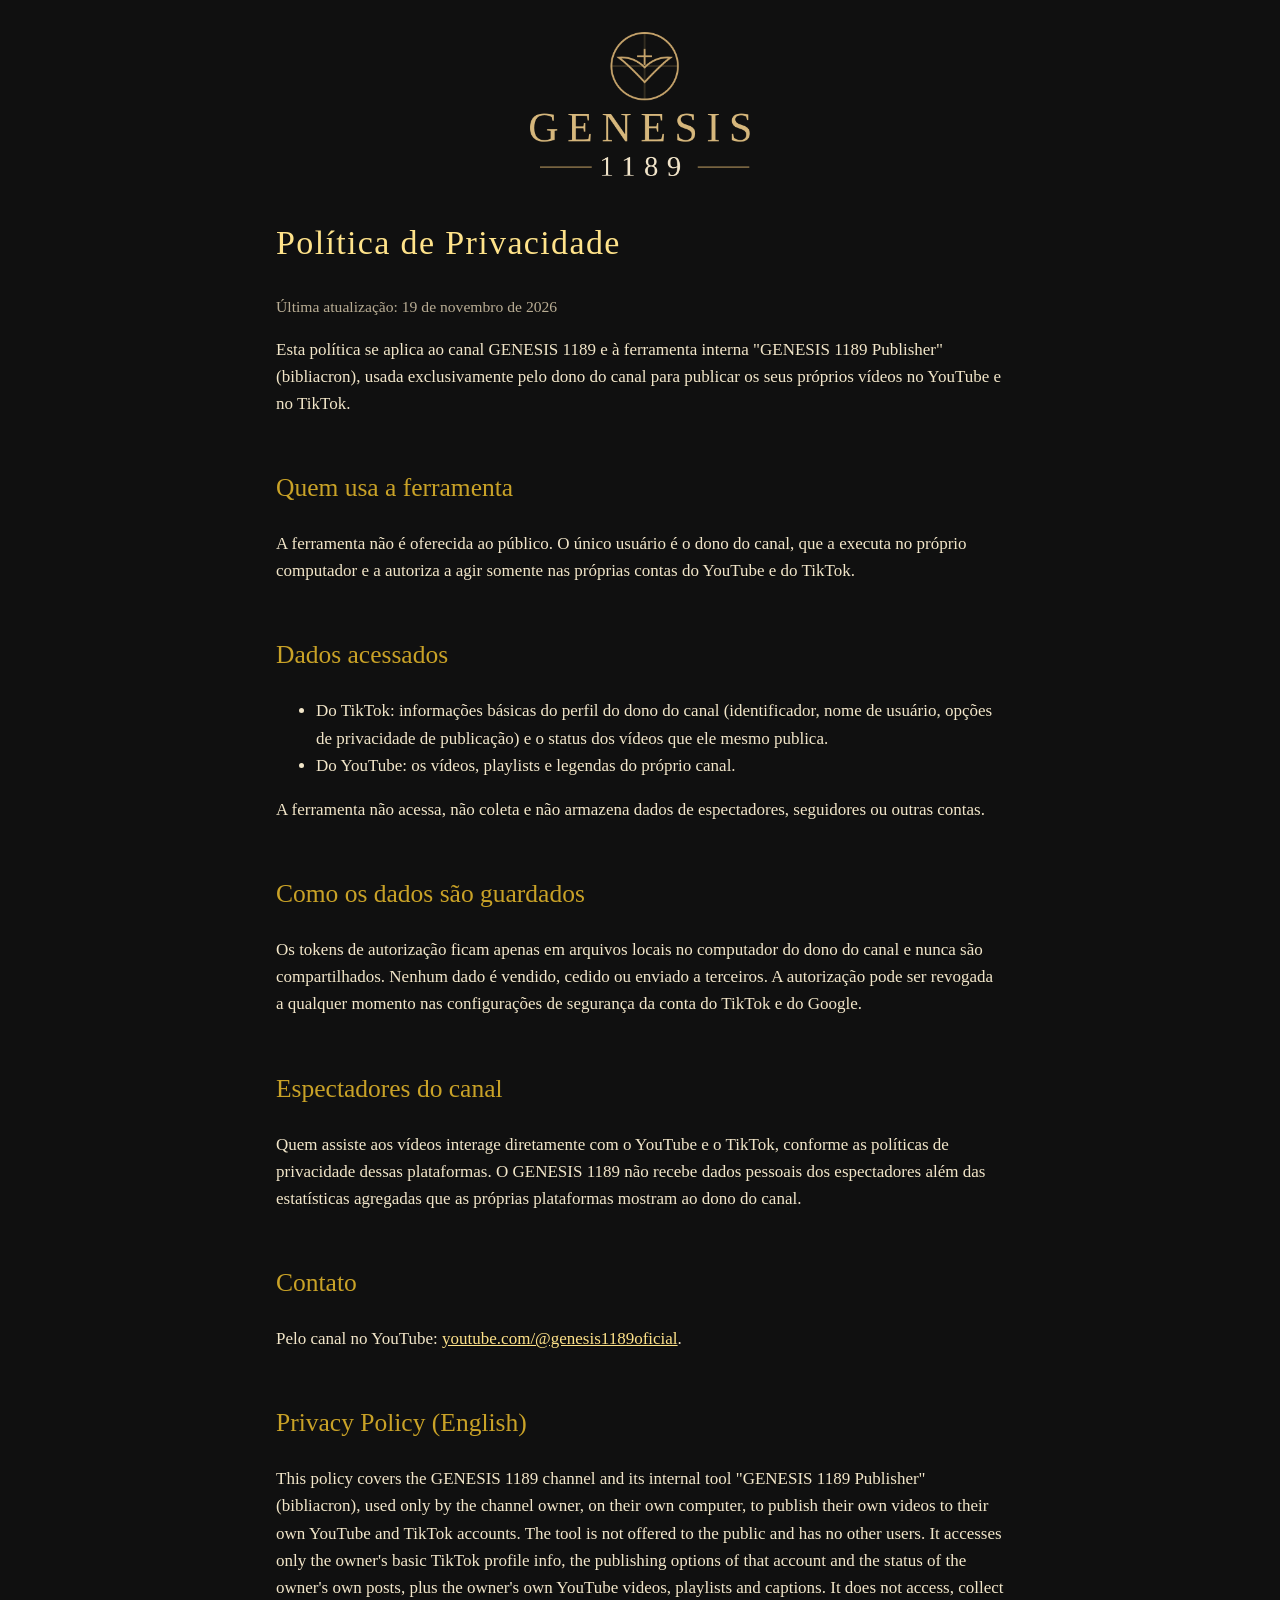
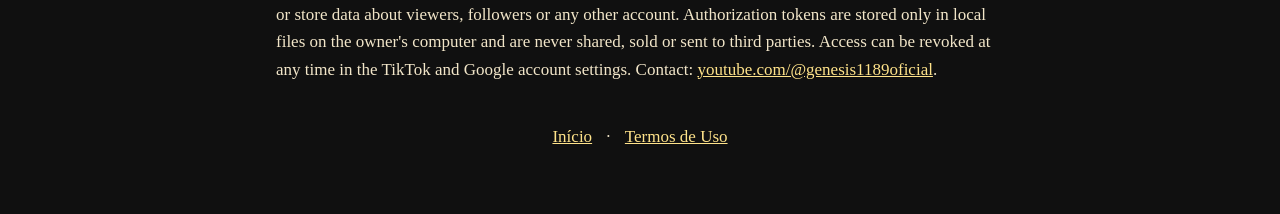
==== privacidade/index.html @ f78ca6e0 "Verificação do TikTok e endereços em pasta (termos/, privacidade/) Co-Authored-By: Claude Opus 5.5 <" ====
<!doctype html>
<html lang="pt-BR">
<head>
<meta charset="utf-8"><meta name="viewport" content="width=device-width, initial-scale=1">
<title>Política de Privacidade · GENESIS 1189</title>
<link rel="stylesheet" href="../estilo.css">
</head>
<body><main>
<header><a href="../"><img src="../logo.png" alt="GENESIS 1189"></a></header>
<h1>Política de Privacidade</h1>
<p class="muted">Última atualização: 19 de novembro de 2026</p>

<p>Esta política se aplica ao canal GENESIS 1189 e à ferramenta interna "GENESIS 1189 Publisher" (bibliacron),
usada exclusivamente pelo dono do canal para publicar os seus próprios vídeos no YouTube e no TikTok.</p>

<h2>Quem usa a ferramenta</h2>
<p>A ferramenta não é oferecida ao público. O único usuário é o dono do canal, que a executa no próprio computador e a
autoriza a agir somente nas próprias contas do YouTube e do TikTok.</p>

<h2>Dados acessados</h2>
<ul>
<li>Do TikTok: informações básicas do perfil do dono do canal (identificador, nome de usuário, opções de privacidade
de publicação) e o status dos vídeos que ele mesmo publica.</li>
<li>Do YouTube: os vídeos, playlists e legendas do próprio canal.</li>
</ul>
<p>A ferramenta não acessa, não coleta e não armazena dados de espectadores, seguidores ou outras contas.</p>

<h2>Como os dados são guardados</h2>
<p>Os tokens de autorização ficam apenas em arquivos locais no computador do dono do canal e nunca são compartilhados.
Nenhum dado é vendido, cedido ou enviado a terceiros. A autorização pode ser revogada a qualquer momento nas
configurações de segurança da conta do TikTok e do Google.</p>

<h2>Espectadores do canal</h2>
<p>Quem assiste aos vídeos interage diretamente com o YouTube e o TikTok, conforme as políticas de privacidade dessas
plataformas. O GENESIS 1189 não recebe dados pessoais dos espectadores além das estatísticas agregadas que as próprias
plataformas mostram ao dono do canal.</p>

<h2>Contato</h2>
<p>Pelo canal no YouTube: <a href="https://www.youtube.com/@genesis1189oficial">youtube.com/@genesis1189oficial</a>.</p>

<h2>Privacy Policy (English)</h2>
<p>This policy covers the GENESIS 1189 channel and its internal tool "GENESIS 1189 Publisher" (bibliacron), used only
by the channel owner, on their own computer, to publish their own videos to their own YouTube and TikTok accounts.
The tool is not offered to the public and has no other users. It accesses only the owner's basic TikTok profile info,
the publishing options of that account and the status of the owner's own posts, plus the owner's own YouTube videos,
playlists and captions. It does not access, collect or store data about viewers, followers or any other account.
Authorization tokens are stored only in local files on the owner's computer and are never shared, sold or sent to
third parties. Access can be revoked at any time in the TikTok and Google account settings.
Contact: <a href="https://www.youtube.com/@genesis1189oficial">youtube.com/@genesis1189oficial</a>.</p>
<nav><a href="../">Início</a> · <a href="../termos/">Termos de Uso</a></nav>
</main></body>
</html>
---- estilo.css ----
:root { --fundo: #101010; --texto: #f2e6c9; --ouro: #c9a227; --claro: #ffe38a; --cinza: #b9ad94; }
* { box-sizing: border-box; }
body { margin: 0; background: var(--fundo); color: var(--texto); font: 17px/1.6 Georgia, "Times New Roman", serif; }
main { max-width: 760px; margin: 0 auto; padding: 32px 16px 64px; }
header { text-align: center; margin-bottom: 32px; }
header img { width: 220px; max-width: 70%; }
h1 { color: var(--claro); font-weight: normal; letter-spacing: .04em; }
h2 { color: var(--ouro); font-weight: normal; margin-top: 2em; }
a { color: var(--claro); }
.muted { color: var(--cinza); font-size: .92em; }
nav { text-align: center; margin-top: 40px; }
nav a { margin: 0 10px; }
.codigo { background: #1d1a14; border: 1px solid var(--ouro); border-radius: 8px; padding: 14px; word-break: break-all;
  font-family: Consolas, monospace; font-size: 15px; }
button { background: var(--ouro); color: #101010; border: 0; border-radius: 8px; padding: 10px 18px; font-size: 16px;
  cursor: pointer; margin-top: 12px; }
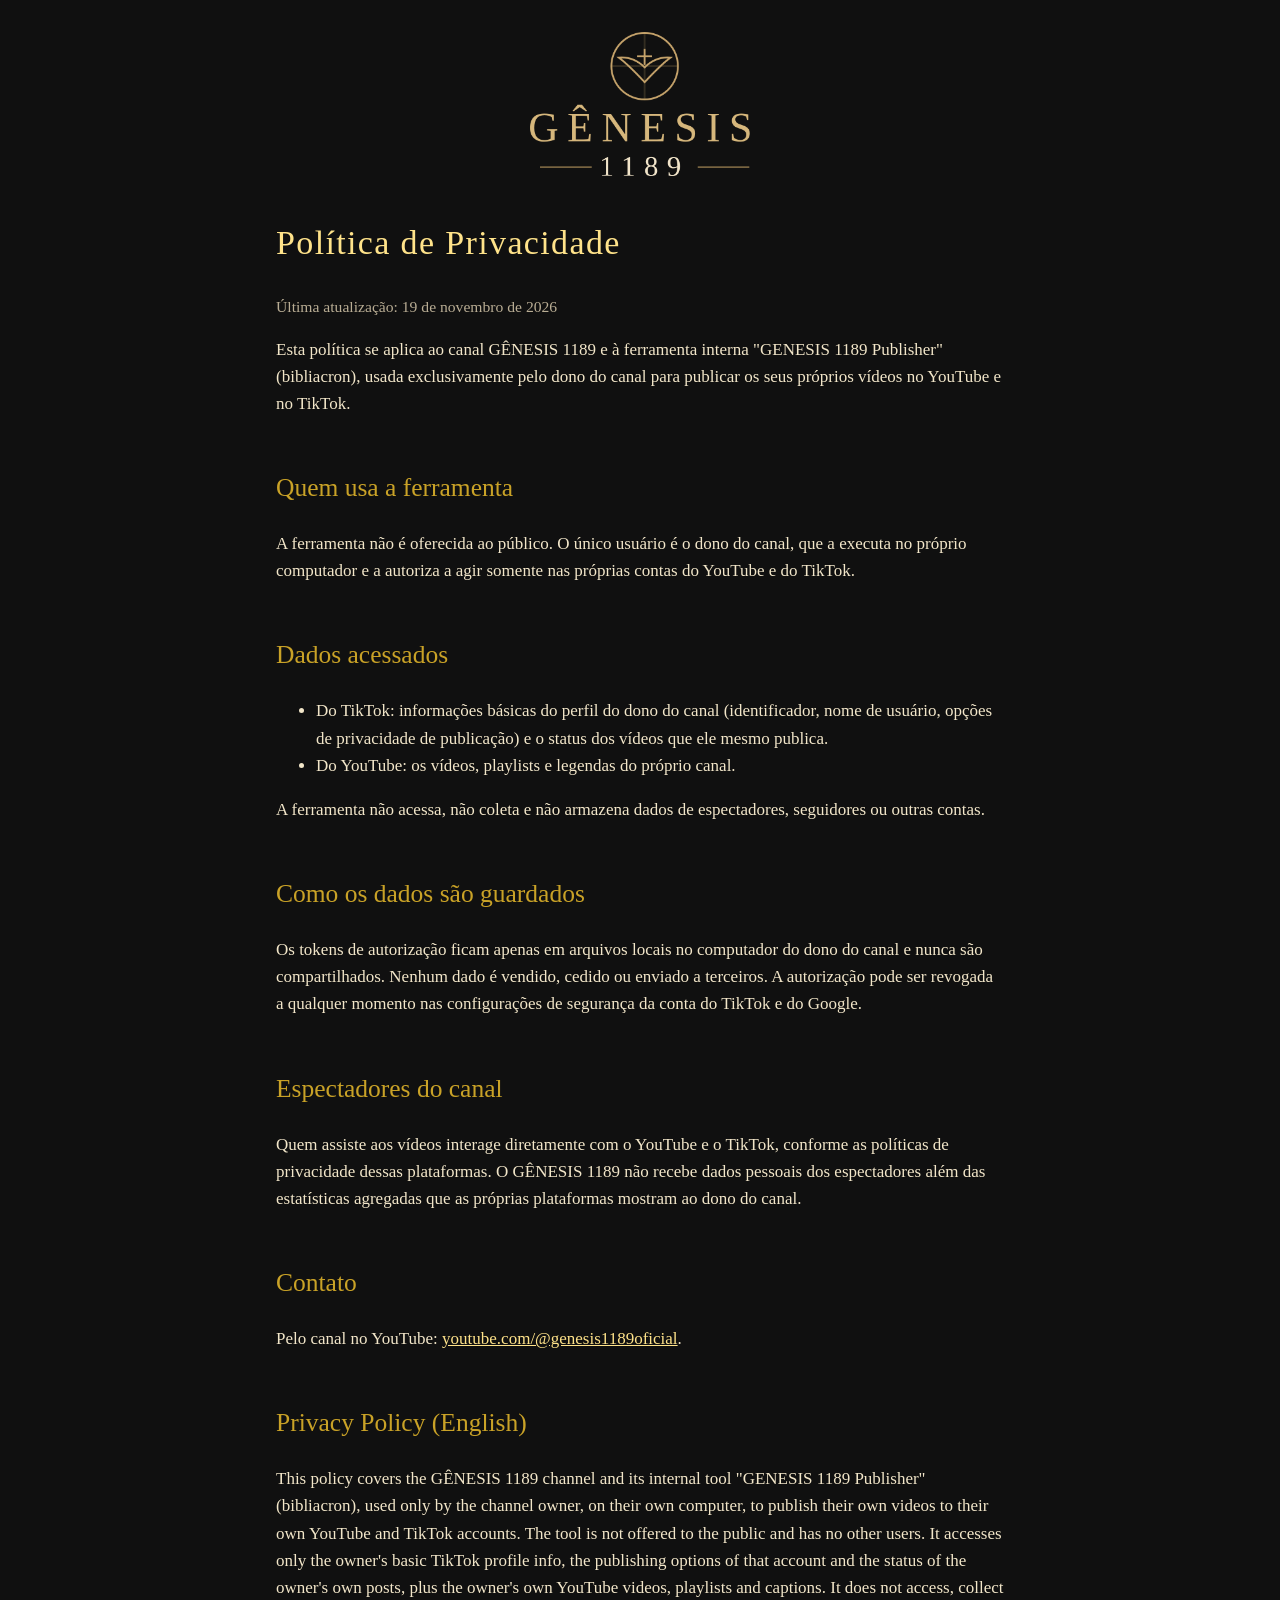
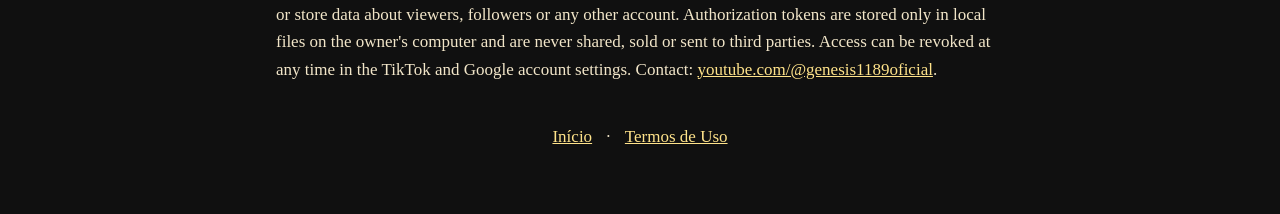
==== commit 65739801: "Textos com acento: GÊNESIS 1189 Co-Authored-By: Claude Opus 5.5 <noreply@anthropic.com> Claude-Sessi" ====
--- a/privacidade/index.html
+++ b/privacidade/index.html
@@ -2,15 +2,15 @@
 <html lang="pt-BR">
 <head>
 <meta charset="utf-8"><meta name="viewport" content="width=device-width, initial-scale=1">
-<title>Política de Privacidade · GENESIS 1189</title>
+<title>Política de Privacidade · GÊNESIS 1189</title>
 <link rel="stylesheet" href="../estilo.css">
 </head>
 <body><main>
-<header><a href="../"><img src="../logo.png" alt="GENESIS 1189"></a></header>
+<header><a href="../"><img src="../logo.png" alt="GÊNESIS 1189"></a></header>
 <h1>Política de Privacidade</h1>
 <p class="muted">Última atualização: 19 de novembro de 2026</p>
 
-<p>Esta política se aplica ao canal GENESIS 1189 e à ferramenta interna "GENESIS 1189 Publisher" (bibliacron),
+<p>Esta política se aplica ao canal GÊNESIS 1189 e à ferramenta interna "GENESIS 1189 Publisher" (bibliacron),
 usada exclusivamente pelo dono do canal para publicar os seus próprios vídeos no YouTube e no TikTok.</p>
 
 <h2>Quem usa a ferramenta</h2>
@@ -32,14 +32,14 @@
 
 <h2>Espectadores do canal</h2>
 <p>Quem assiste aos vídeos interage diretamente com o YouTube e o TikTok, conforme as políticas de privacidade dessas
-plataformas. O GENESIS 1189 não recebe dados pessoais dos espectadores além das estatísticas agregadas que as próprias
+plataformas. O GÊNESIS 1189 não recebe dados pessoais dos espectadores além das estatísticas agregadas que as próprias
 plataformas mostram ao dono do canal.</p>
 
 <h2>Contato</h2>
 <p>Pelo canal no YouTube: <a href="https://www.youtube.com/@genesis1189oficial">youtube.com/@genesis1189oficial</a>.</p>
 
 <h2>Privacy Policy (English)</h2>
-<p>This policy covers the GENESIS 1189 channel and its internal tool "GENESIS 1189 Publisher" (bibliacron), used only
+<p>This policy covers the GÊNESIS 1189 channel and its internal tool "GENESIS 1189 Publisher" (bibliacron), used only
 by the channel owner, on their own computer, to publish their own videos to their own YouTube and TikTok accounts.
 The tool is not offered to the public and has no other users. It accesses only the owner's basic TikTok profile info,
 the publishing options of that account and the status of the owner's own posts, plus the owner's own YouTube videos,
